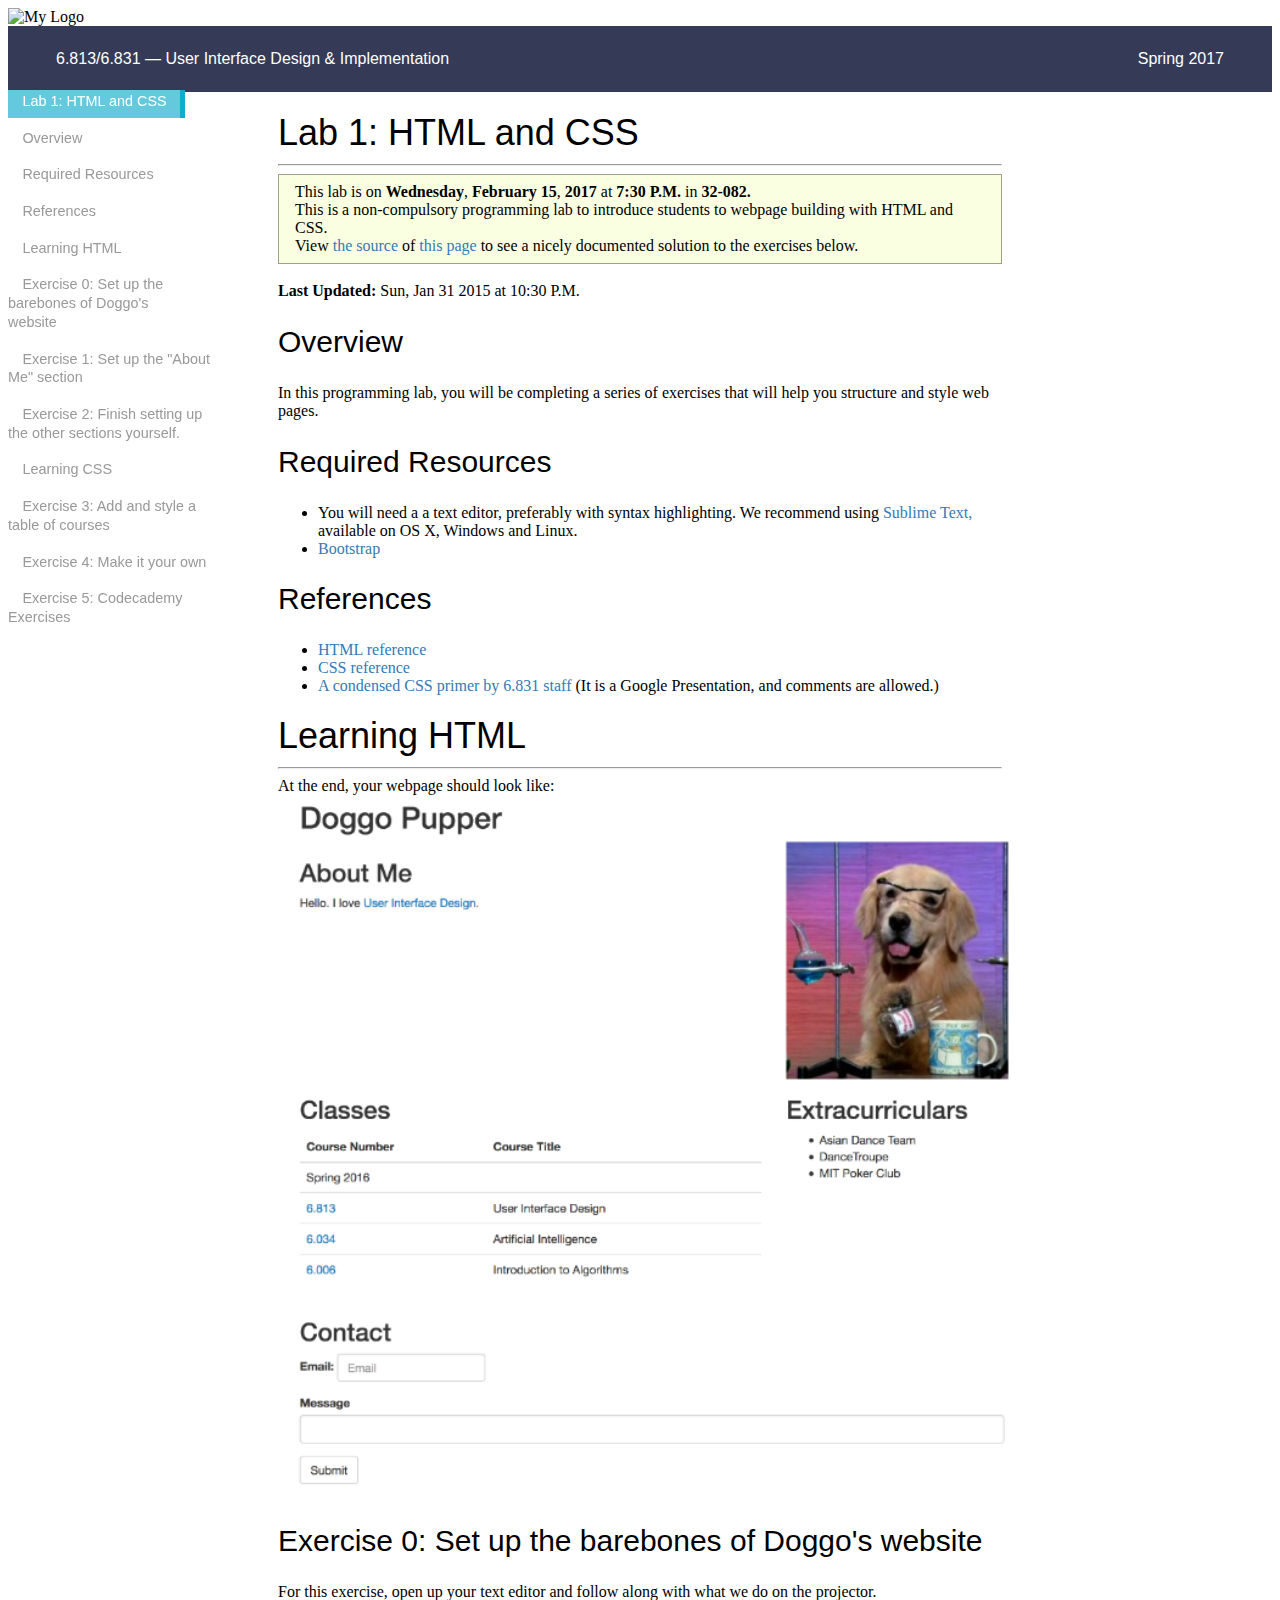
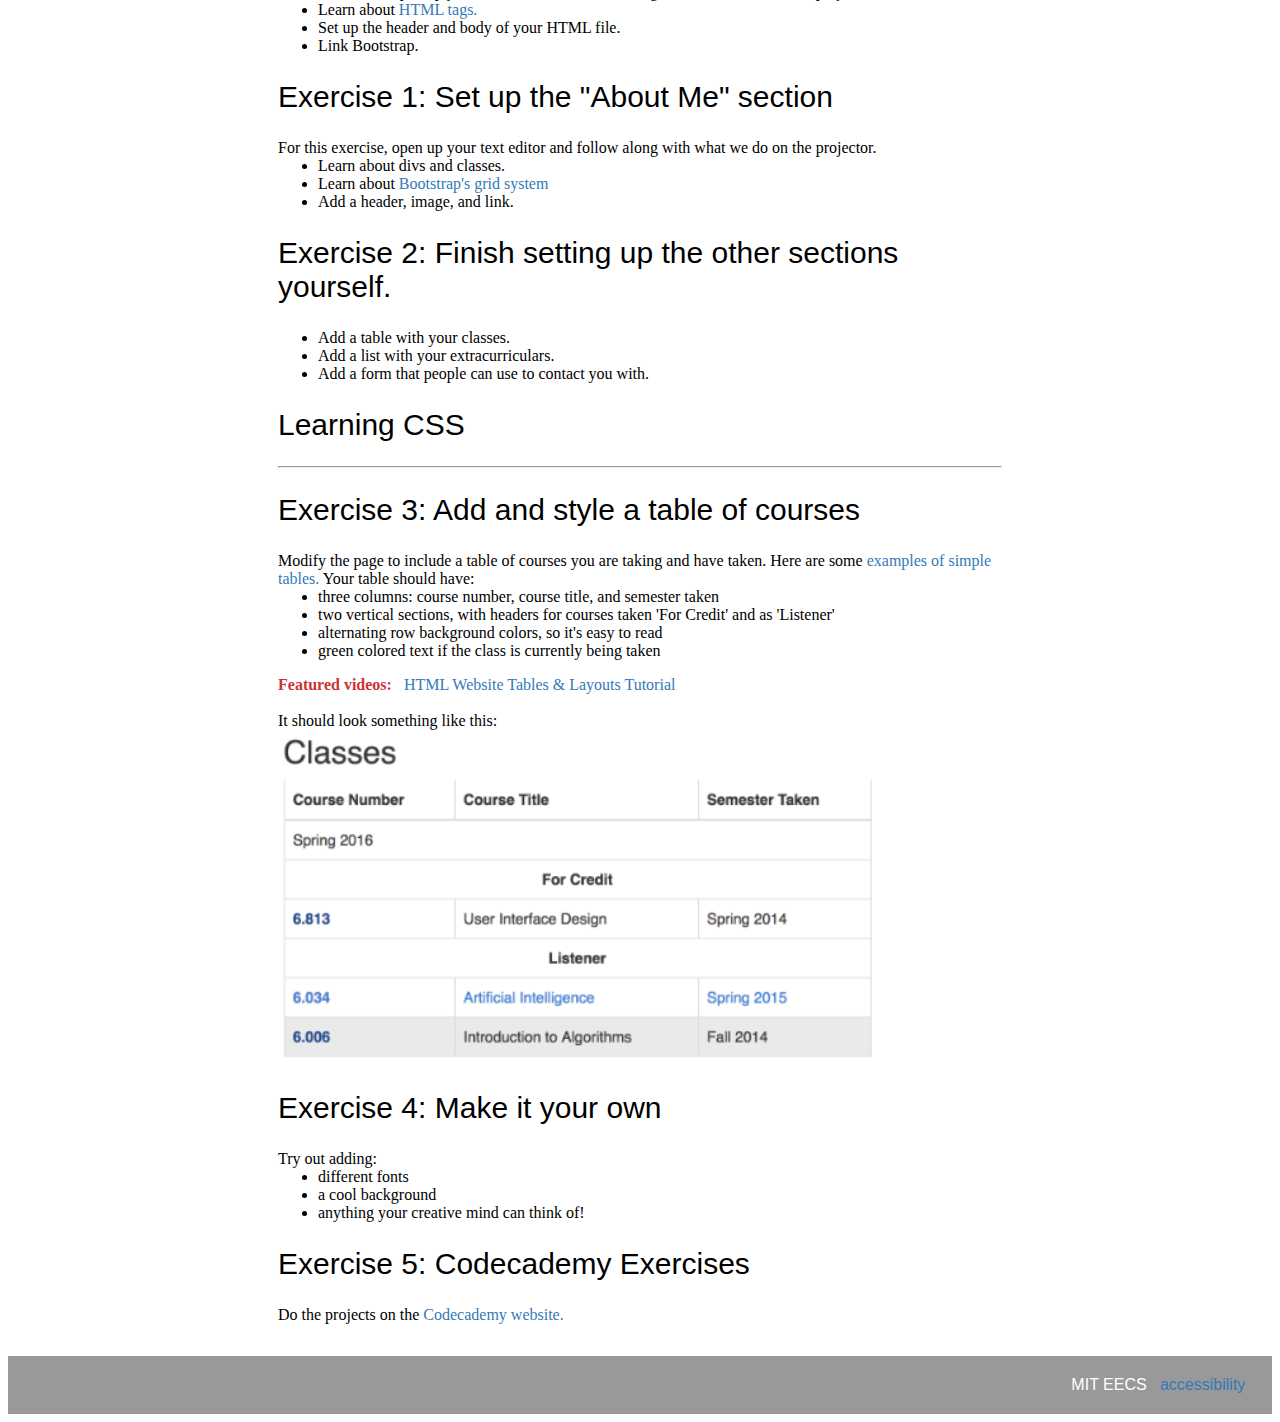
==== index.html @ d77a785a "change done" ====
<!DOCTYPE html>
<html lang="en">

<head>
    <meta charset="UTF-8" />
    <meta name="viewport" content="width=device-width, initial-scale=1.0" />
    <title>Lab 1: HTML and CSS</title>

    <link rel="icon" type="image/x-icon" href="MITlogo.png" />

    <link rel="stylesheet" href="assets/css/styles.css">
    <img src="assets/logo.png" alt="My Logo">



</head>

<body>
    <header class="hea">
        <a href="https://web.mit.edu/6.813/www/sp17/">6.813/6.831 — User Interface Design & Implementation</a>

        <div>Spring 2017</div>
    </header>

    <nav class="table_nav">
        <ul class="nav">
            <li class="navli"><a href="#lab1">Lab 1: HTML and CSS</a></li>
            &nbsp

            <li class=""><a href="#Overview">Overview</a></li>
            &nbsp

            <li class=""><a href="#Required">Required Resources</a></li>
            &nbsp

            <li class=""><a href="#Refrences">References</a></li>
            &nbsp

            <li class=""><a href="#Learning">Learning HTML</a></li>
            &nbsp

            <li class="">
                <a href="#Exercise0">Exercise 0: Set up the <br />barebones of Doggo's <br />website</a>
            </li>
            &nbsp

            <li class="">
                <a href="#Exercise1">Exercise 1: Set up the "About <br />Me" section</a>
            </li>
            &nbsp

            <li class="">
                <a href="#Exercise2">Exercise 2: Finish setting up<br />
                    the other sections yourself.</a>
            </li>
            &nbsp

            <li class=""><a href="#learning_css">Learning CSS</a></li>
            &nbsp

            <li class="">
                <a href="#Exercise3">Exercise 3: Add and style a <br />table of courses</a>
            </li>
            &nbsp

            <li><a href="#Exercise4">Exercise 4: Make it your own</a></li>
            &nbsp

            <li class="">
                <a href="#Exercise5">Exercise 5: Codecademy<br />
                    Exercises</a>
            </li>
        </ul>
    </nav>

    <main class="container">
        <h1 id="lab1">Lab 1: HTML and CSS</h1>
        <hr />

        <div>
            <div>
                <p class="bar1">
                    This lab is on <b>Wednesday</b>, <b>February 15</b>, <b>2017</b> at
                    <b>7:30 P.M.</b> in <b>32-082.</b><br />
                    This is a non-compulsory programming lab to introduce students to
                    webpage building with HTML and CSS.
                    <br />View
                    <a
                        href="view-source:http://web.mit.edu/6.813/www/sp17/programming-labs/lab1-html-css/new%20lab/home.html">the
                        source</a>
                    of
                    <a href="https://web.mit.edu/6.813/www/sp17/programming-labs/lab1-html-css/new%20lab/home.html">
                        this page</a>
                    to see a nicely documented solution to the exercises below.
                </p>

                <br />
                <p><b>Last Updated:</b> Sun, Jan 31 2015 at 10:30 P.M.</p>
                <h2 id="Overview">Overview</h2>
                <div data-outline="O1">
                    <p>
                        In this programming lab, you will be completing a series of
                        exercises that will help you structure and style web pages.
                    </p>
                </div>

                <h2 id="Required">Required Resources</h2>
                <div data-outline="Required">
                    <ul>
                        <li>
                            You will need a a text editor, preferably with syntax
                            highlighting. We recommend using
                            <a href="http://www.sublimetext.com/">Sublime Text,</a>
                            available on OS X, Windows and Linux.
                        </li>
                        <li><a href="https://getbootstrap.com/">Bootstrap</a></li>
                    </ul>
                </div>

                <h2 id="Refrences">References</h2>
                <div data-outline="Refrences">
                    <ul>
                        <li>
                            <a href="https://www.w3schools.com/html/">HTML reference</a>
                        </li>
                        <li>
                            <a href="https://www.w3schools.com/css/">CSS reference</a>
                        </li>
                        <li>
                            <a
                                href="https://docs.google.com/presentation/d/1ztVhv_-6FDi1SXfwI6ZbRG_sZ5gB7kqQci_OrjL7xcg/edit?usp=sharing">
                                A condensed CSS primer by 6.831 staff</a>
                            (It is a Google Presentation, and comments are allowed.)
                        </li>
                    </ul>
                </div>

                <h1 id="Learning">Learning HTML</h1>
                <hr class="h" />

                <p>At the end, your webpage should look like:</p>

                <img src="img1.PNG" height="700px" />

                <div>
                    <h2 id="Exercise0">
                        Exercise 0: Set up the barebones of Doggo's website
                    </h2>
                    <p>
                        For this exercise, open up your text editor and follow along with
                        what we do on the projector.
                    </p>
                    <ul>
                        <li>
                            Learn about
                            <a href="https://www.w3schools.com/tags/">HTML tags.</a>
                        </li>
                        <li>Set up the header and body of your HTML file.</li>
                        <li>Link Bootstrap.</li>
                    </ul>
                </div>

                <div>
                    <h2 id="Exercise1">Exercise 1: Set up the "About Me" section</h2>
                    <p>
                        For this exercise, open up your text editor and follow along with
                        what we do on the projector.
                    </p>

                    <ul>
                        <li>Learn about divs and classes.</li>
                        <li>
                            Learn about<a href="https://getbootstrap.com/docs/3.4/css/">
                                Bootstrap's grid system</a>
                        </li>
                        <li>Add a header, image, and link.</li>
                    </ul>
                </div>

                <div>
                    <h2 id="Exercise2">
                        Exercise 2: Finish setting up the other sections yourself.
                    </h2>
                    <ul>
                        <li>Add a table with your classes.</li>
                        <li>Add a list with your extracurriculars.</li>
                        <li>Add a form that people can use to contact you with.</li>
                    </ul>
                </div>

                <h2 id="learning_css">Learning CSS</h2>
                <hr />

                <div>
                    <h2 id="Exercise3">Exercise 3: Add and style a table of courses</h2>
                    <p>
                        Modify the page to include a table of courses you are taking and
                        have taken. Here are some<a
                            href="https://developer.mozilla.org/en-US/docs/Web/HTML/Element/table#examples">
                            examples of simple tables.</a>
                        Your table should have:
                    </p>
                    <ul>
                        <li>
                            three columns: course number, course title, and semester taken
                        </li>
                        <li>
                            two vertical sections, with headers for courses taken 'For
                            Credit' and as 'Listener'
                        </li>
                        <li>alternating row background colors, so it's easy to read</li>
                        <li>green colored text if the class is currently being taken</li>
                    </ul>
                </div>

                <div>
                    <strong style="color: #cc3333">Featured videos:</strong>
                    &nbsp
                    <a href="http://crowdy.juhokim.com/play/22/" target="_blank">
                        HTML Website Tables & Layouts Tutorial</a>
                </div>
                &nbsp
                <div>
                    <p>It should look something like this:</p>
                </div>

                <img src="img2.PNG" src="ex3-example.png" width="600px/" />

                <div>
                    <h2 id="Exercise4">Exercise 4: Make it your own</h2>
                    <p>Try out adding:</p>
                    <ul>
                        <li>different fonts</li>
                        <li>a cool background</li>
                        <li>anything your creative mind can think of!</li>
                    </ul>
                </div>

                <div>
                    <h2 id="Exercise5">Exercise 5: Codecademy Exercises</h2>

                    <p>
                        Do the projects on the<a href="https://www.codecademy.com/catalog/subject/web-development">
                            Codecademy website.</a>
                    </p>
                </div>
            </div>
        </div>
    </main>

    <footer>
        MIT EECS &nbsp
        <a href="https://accessibility.mit.edu/"> accessibility</a>
        &nbsp&nbsp&nbsp&nbsp&nbsp
    </footer>
</body>

</html>
---- assets/css/styles.css ----
.container {
    padding-right: 270px;
    padding-left: 270px;
    margin-right: auto;
    margin-left: auto;
}


body {
    font-size: 1em;
}



.h1,
.h2,
.h3,
h1,
h2,
h3 {
    margin-top: 20px;
    margin-bottom: 10px;
}

h2 {
    display: block;
    margin-block-start: 0.83em;
    margin-block-end: 0.83em;
    margin-inline-start: 0px;
    margin-inline-end: 0px;
    unicode-bidi: isolate;
}


body header {
    background: #353b56;
}

header,
footer {
    color: #fff;
    padding: 1em 2em;
}

header a,
header a:focus,
header a:hover {
    color: #fff;
}

a {
    color: #337ab7;
    text-decoration: none;
}

a:hover {
    text-decoration: underline;
}

a {
    background-color: transparent;
    color: #337ab7;
    text-decoration: none;
}


header>div {
    float: right;
}

header,
footer {
    color: #fff;
    padding: 1.5em 3em;
}

header a,
header a:focus,
header a:hover {
    color: #fff;
}

footer.footer-margin {
    text-align: left;
    color: #999;
    background: #fff;
    padding: 0 1em;
}

footer.footer-margin>div {
    font-weight: normal;
    font-size: 85%;
    line-height: 1.33;
}

header {
    unicode-bidi: isolate;
}

nav>li {
    position: relative;
    display: block;
}

body .nav>li.navli>a {
    background-color: #64c9dc;
    border-right: 5px solid #0faccb;
}


.nav>li>a {
    padding: 0.22em 0.9em 0.6em 1em;
    color: #999;
    overflow: hidden;
    text-overflow: ellipsis;
}

.nav>li>a {
    font-weight: 400;
    font-size: 0.9em;
    line-height: 1.3em;
}

.nav>li>a:hover {
    background-color: #eeeeee;
    color: #333;
}

.nav>li.navli>a {
    color: #fff;
    background-color: #333;
    text-decoration: none;
}

.nav {
    list-style-type: none;
}

li {
    display: list-item;
    text-align: -webkit-match-parent;
    unicode-bidi: isolate;
}

.nav {
    padding-left: 0;
    margin-bottom: 2;
    list-style: none;
}

ol,
ul {
    margin-top: 0;
}

ul {
    display: block;
    list-style-type: disc;
    margin-block-start: 0em;
    margin-block-end: 1em;
    margin-inline-start: 0px;
    margin-inline-end: 1px;
    padding-inline-start: 40px;
    unicode-bidi: isolate;
}

blockquote {
    margin-bottom: 10px;
    font-size: inherit;
    font-weight: inherit;
}

nav.table_nav {
    vertical-align: top;
}

nav.table_nav {
    padding: 1px;
}

nav.table_nav {
    padding-right: 1em;
    padding-left: 0em;
}

nav.table_nav {
    text-align: left;
}

.hr.h {
    width: 2px;
    height: 55vh;
    background-color: blue;
}

body footer {
    background: #999;
}

footer {
    background: #333;
    text-align: right;
    margin-top: 2em;
    unicode-bidi: isolate;
    width: 100%;
    padding: 20px 0px;
}

header,
footer,
h1,
h2,
h3,
h4,
h5,
h6,
nav {
    font-family: "Roboto", "Helvetica Neue", Helvetica, Arial, sans-serif;
    font-weight: 400;
}

.container.lab1 {
    border-bottom: 1px solid #0faccb;
    margin-top: 1em;
    padding-bottom: 5px;
}

.h1,
h1 {
    font-size: 36px;
}

p.bar1 {
    border: 1px solid rgb(160, 159, 129);
    padding: 0.5em 1em;
    background: rgb(250, 255, 226) none repeat scroll 0% 0%;
}

p {
    display: block;
    margin-block-start: 0em;
    margin-block-end: 0em;
    margin-inline-start: 0px;
    margin-inline-end: 0px;
    unicode-bidi: isolate;
}

p {
    margin: 0 0 0px;
}

.h2,
h2 {
    font-size: 30px;
}

b,
strong {
    font-weight: 700;
}

@media (min-width: 768px) {
    nav.table_nav {
        position: fixed;
        padding: 0;
    }
}

@media print {
    nav.table_nav {
        position: absolute;
    }
}

@media (min-width: 768px) {
    footer.footer-margin {
        padding: 0 1em 1em 2em;
        position: absolute;
        bottom: 4em;
    }
}

@media print {
    footer.footer-margin {
        position: static;
        width: 100%;
    }
}

.logo {
    width: 150px;
    height: auto; 
    display: block;
    margin: 0 auto;
}
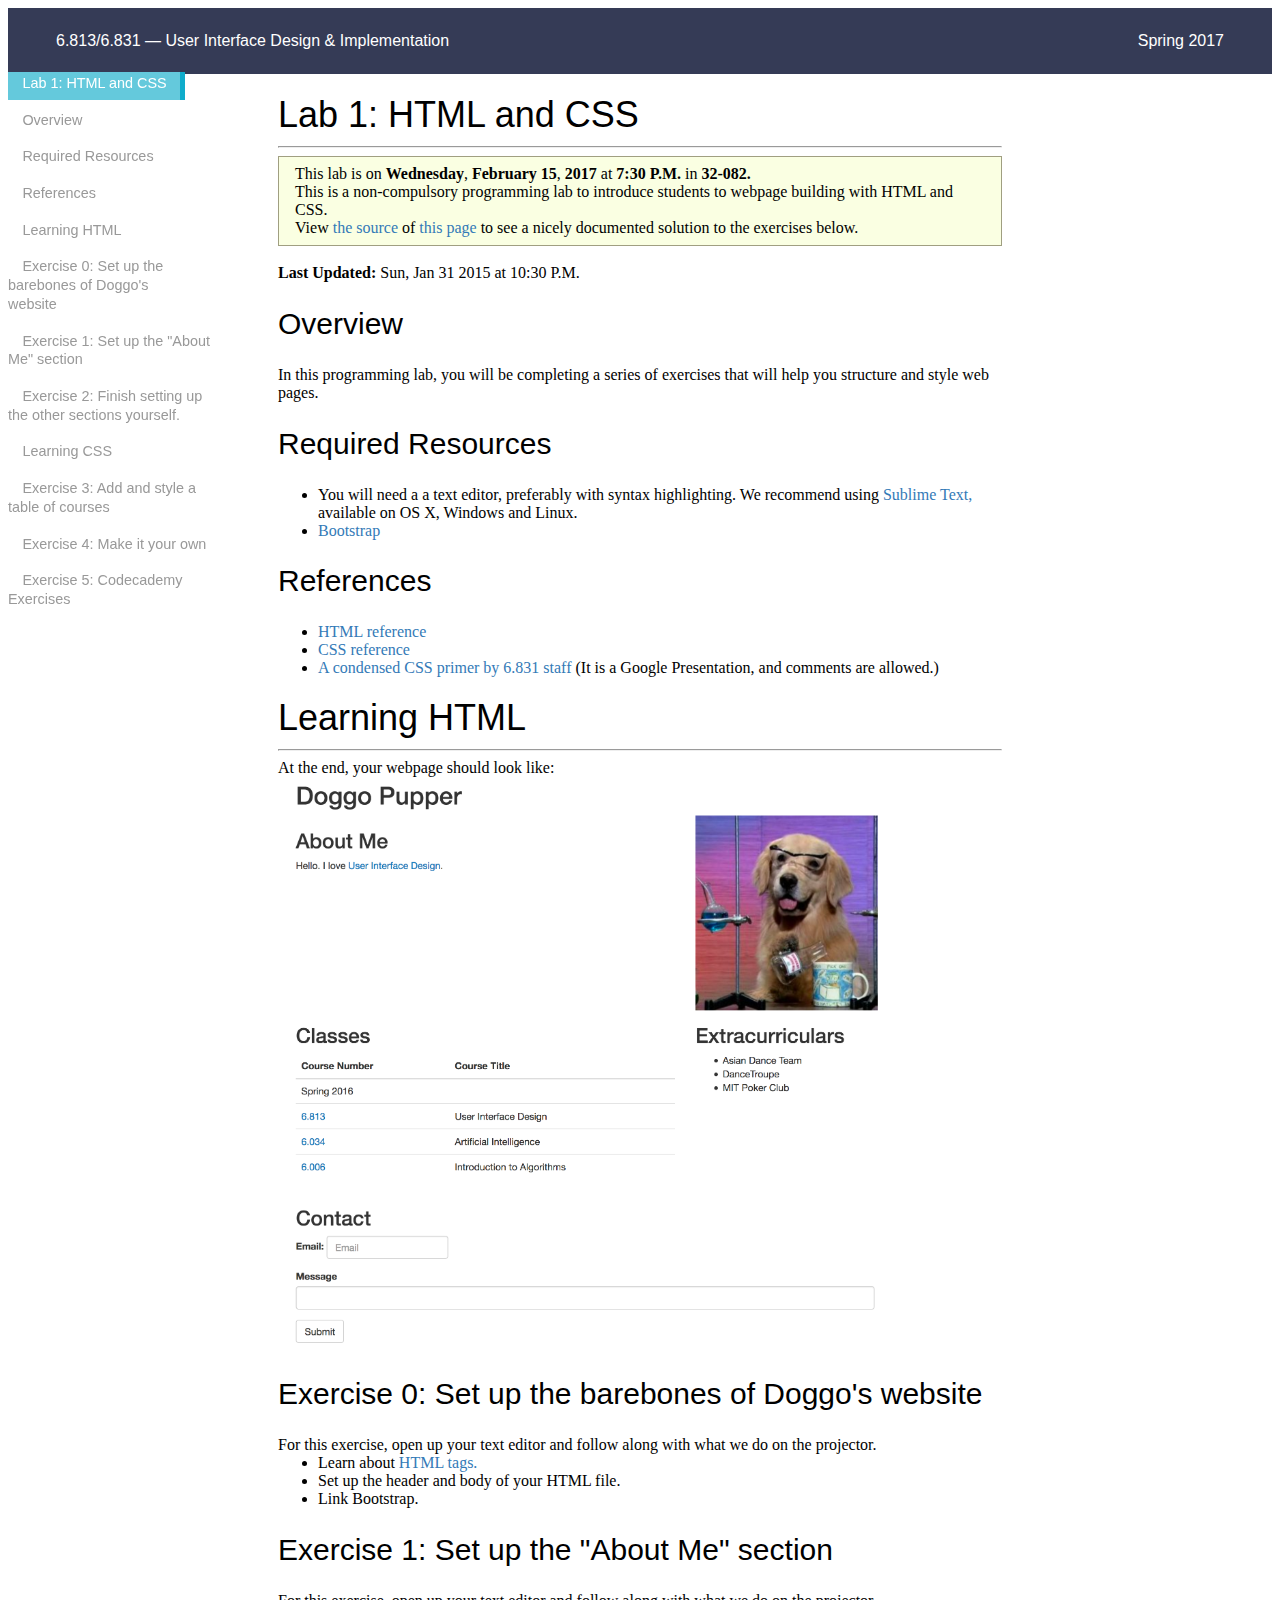
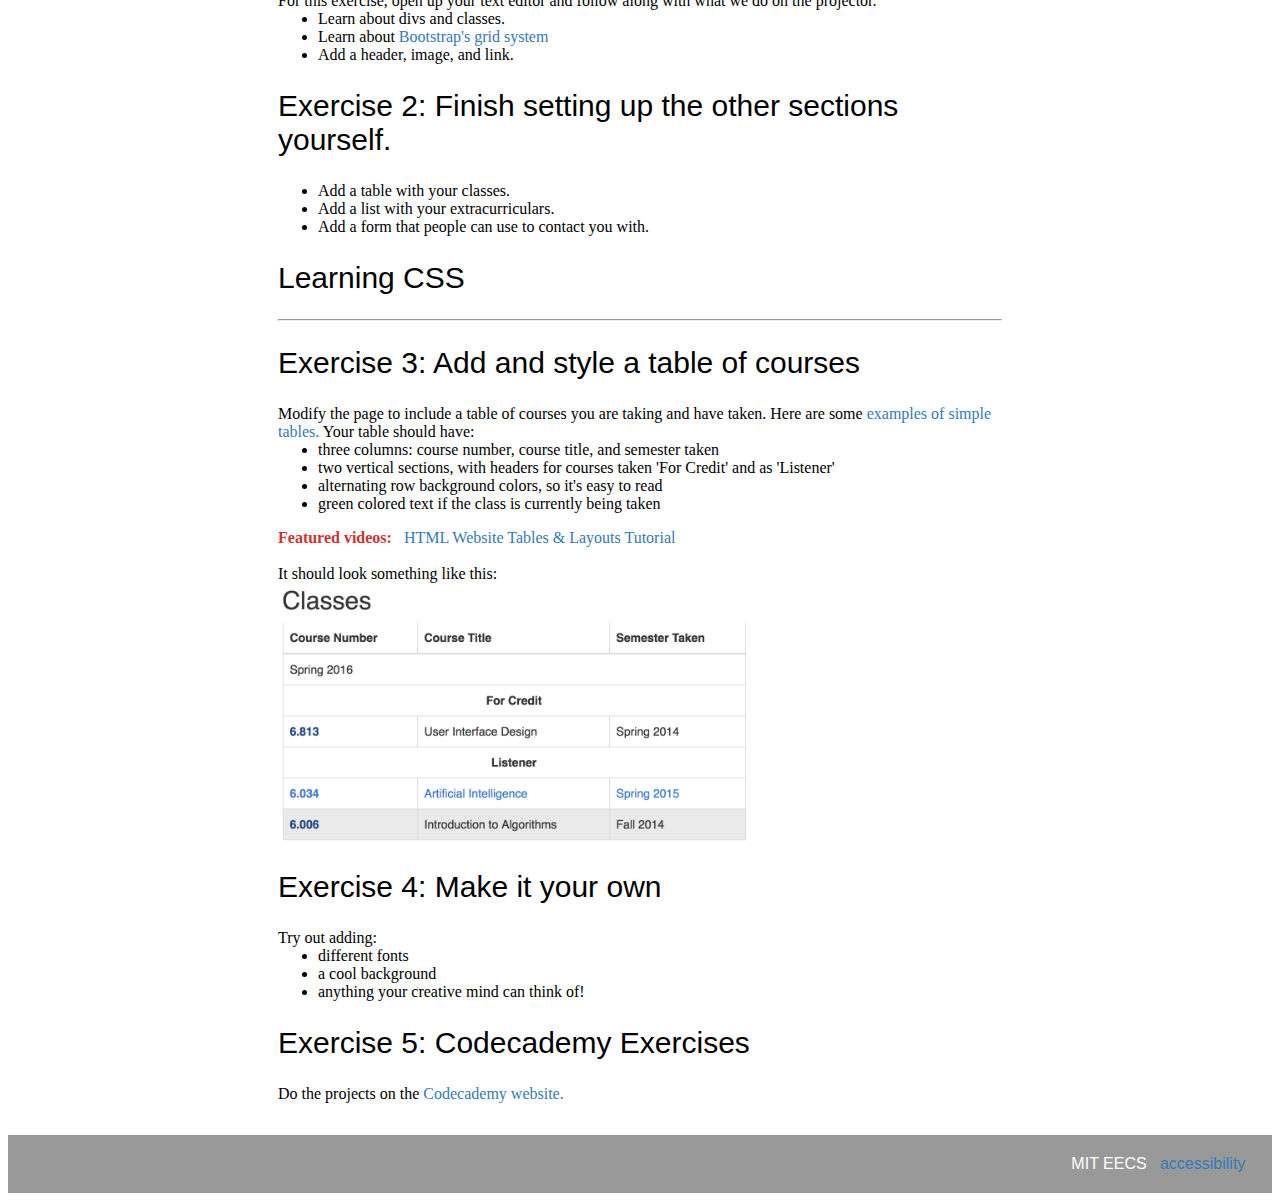
==== commit bf219282: "Done" ====
--- a/index.html
+++ b/index.html
@@ -6,10 +6,16 @@
     <meta name="viewport" content="width=device-width, initial-scale=1.0" />
     <title>Lab 1: HTML and CSS</title>
 
-    <link rel="icon" type="image/x-icon" href="MITlogo.png" />
 
     <link rel="stylesheet" href="assets/css/styles.css">
-    <img src="assets/logo.png" alt="My Logo">
+
+    
+    <link rel="icon" type="image/x-icon" href="assets/images/MITlogo.png" />
+    <link href="assets/images/img1.PNG">
+    <link href="assets/images/img2.PNG">
+
+
+    
 
 
 
@@ -140,7 +146,7 @@
 
                 <p>At the end, your webpage should look like:</p>
 
-                <img src="img1.PNG" height="700px" />
+                <img src="assets/images/img1.PNG"  class="img1" />
 
                 <div>
                     <h2 id="Exercise0">
@@ -224,7 +230,7 @@
                     <p>It should look something like this:</p>
                 </div>
 
-                <img src="img2.PNG" src="ex3-example.png" width="600px/" />
+                <img src="assets/images/img2.PNG" class="img2" />
 
                 <div>
                     <h2 id="Exercise4">Exercise 4: Make it your own</h2>
--- a/assets/css/styles.css
+++ b/assets/css/styles.css
@@ -287,9 +287,14 @@
     }
 }
 
-.logo {
-    width: 150px;
-    height: auto; 
-    display: block;
-    margin: 0 auto;
-}
+img {
+    vertical-align: middle;
+  }  
+  
+.img1 {
+    height:"700px";
+}
+
+.img2{
+    width:"600px/";
+}
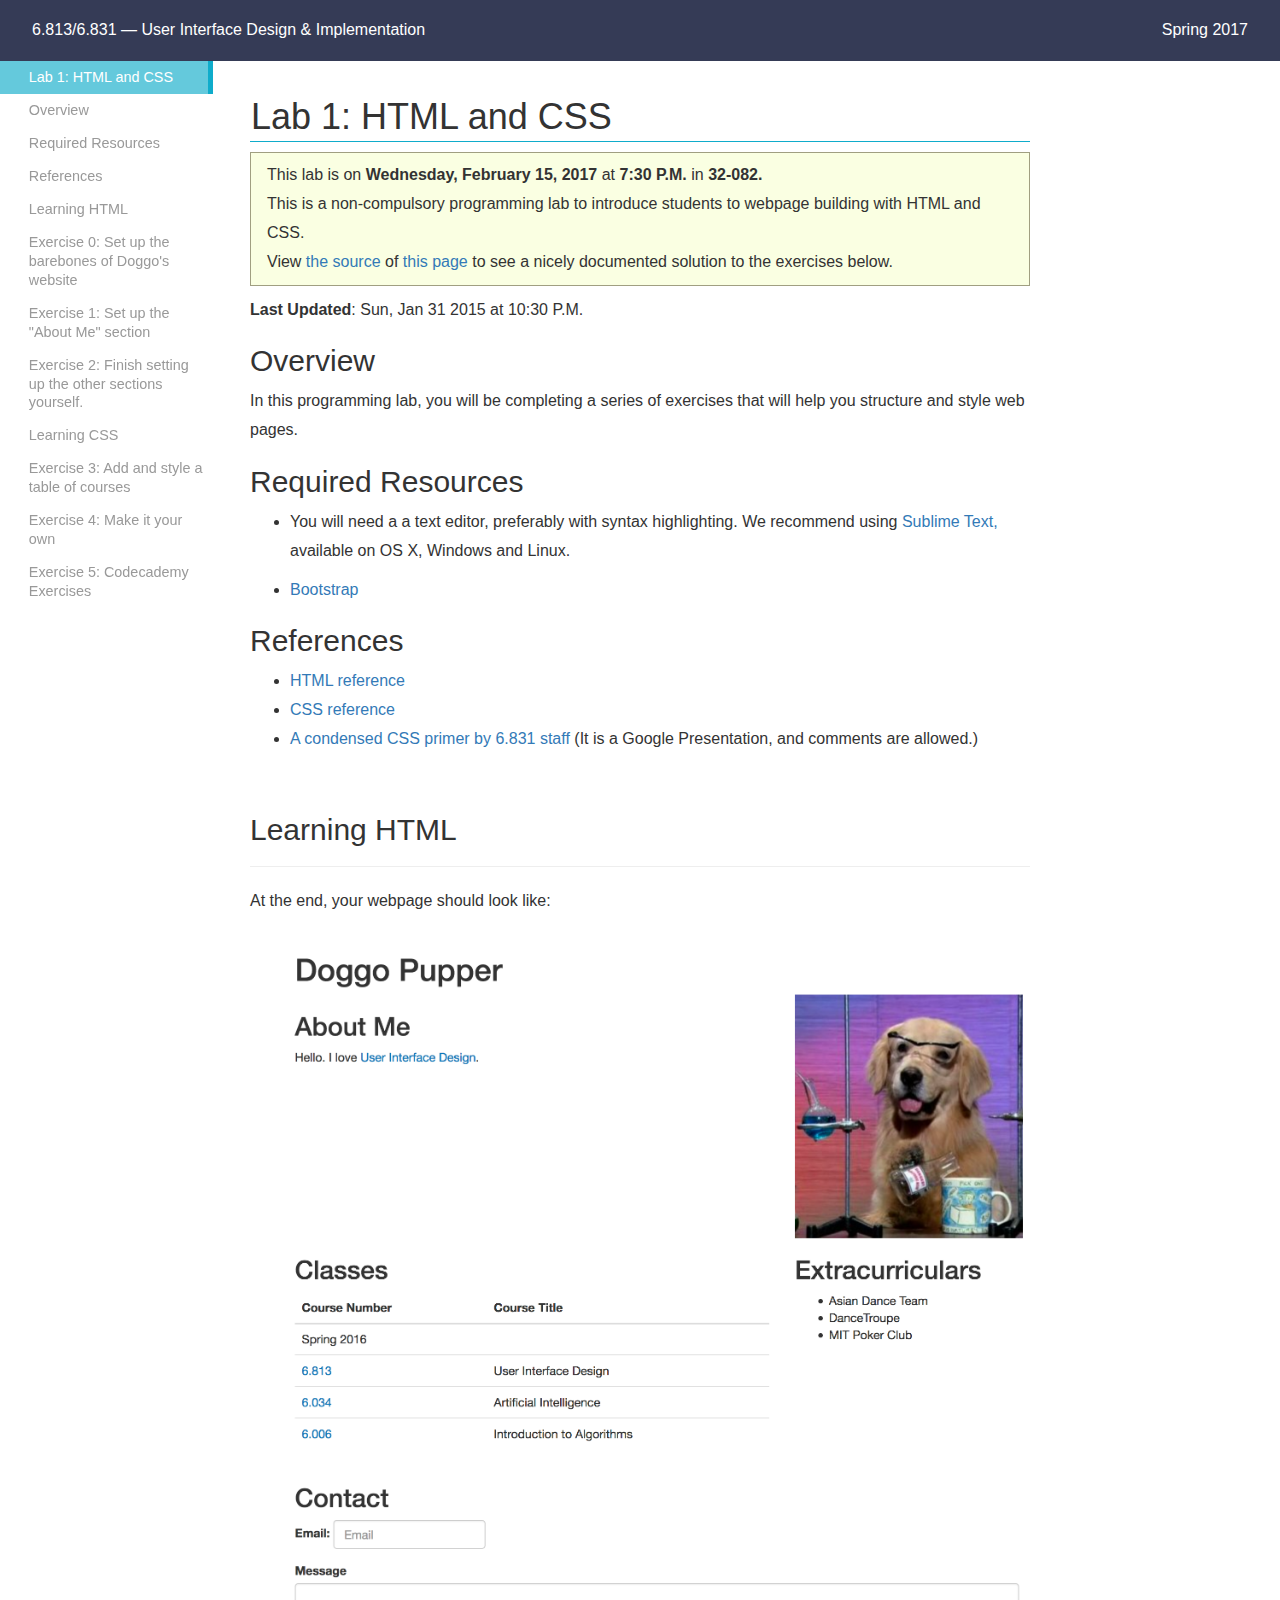
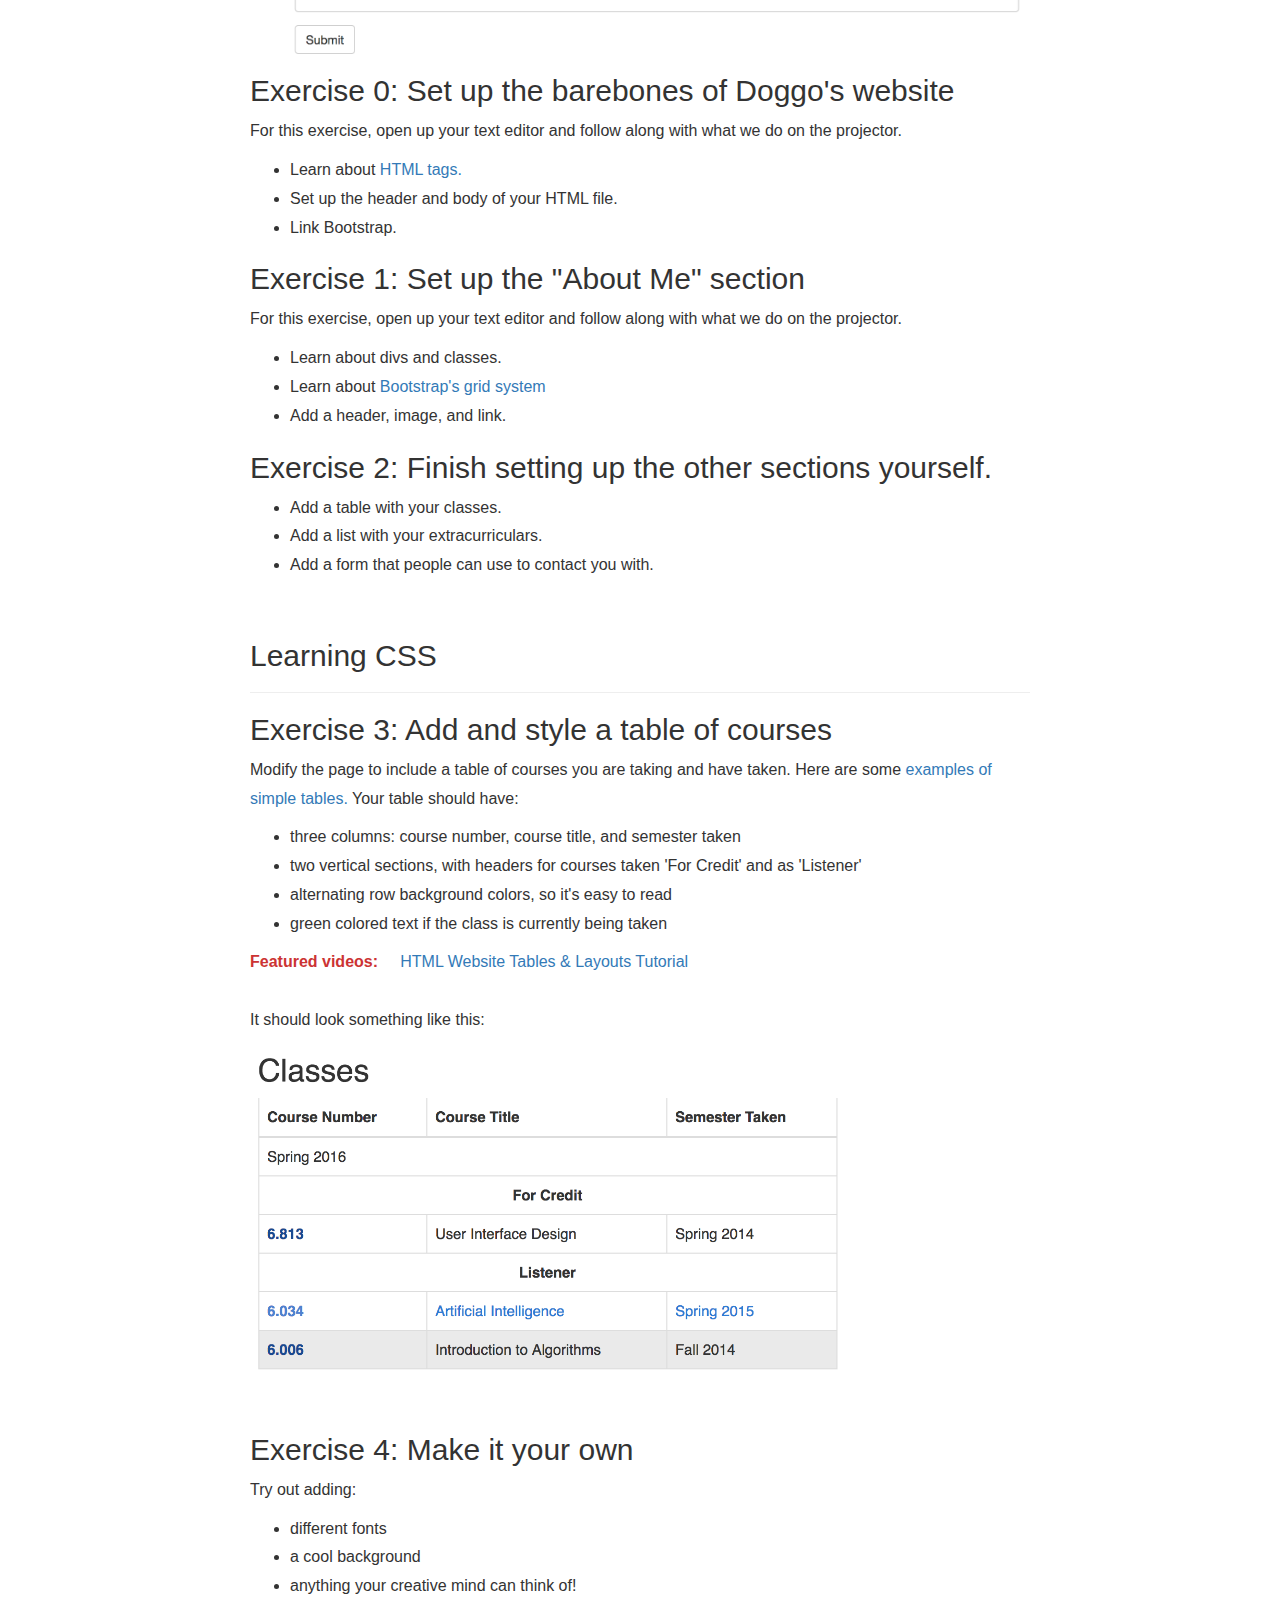
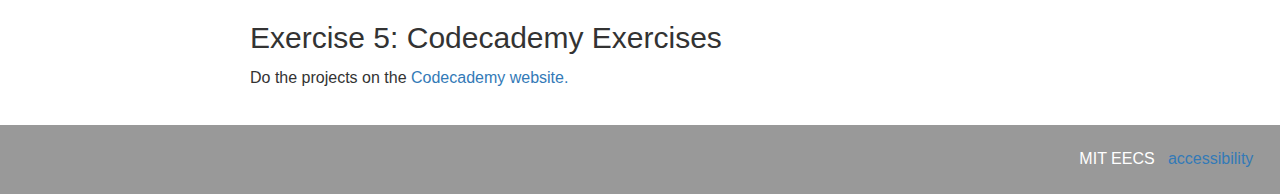
==== commit 45664da0: "Doneee:" ====
--- a/index.html
+++ b/index.html
@@ -11,13 +11,8 @@
 
     
     <link rel="icon" type="image/x-icon" href="assets/images/MITlogo.png" />
-    <link href="assets/images/img1.PNG">
-    <link href="assets/images/img2.PNG">
-
-
-    
-
-
+    <link href="assets/images/DoggoPupper.PNG" class="img1">
+    <link href="assets/images/tableofcourses.PNG">
 
 </head>
 
@@ -31,62 +26,58 @@
     <nav class="table_nav">
         <ul class="nav">
             <li class="navli"><a href="#lab1">Lab 1: HTML and CSS</a></li>
-            &nbsp
+        
 
             <li class=""><a href="#Overview">Overview</a></li>
-            &nbsp
+            
 
             <li class=""><a href="#Required">Required Resources</a></li>
-            &nbsp
-
+            
             <li class=""><a href="#Refrences">References</a></li>
-            &nbsp
+           
 
             <li class=""><a href="#Learning">Learning HTML</a></li>
-            &nbsp
-
-            <li class="">
-                <a href="#Exercise0">Exercise 0: Set up the <br />barebones of Doggo's <br />website</a>
-            </li>
-            &nbsp
-
-            <li class="">
-                <a href="#Exercise1">Exercise 1: Set up the "About <br />Me" section</a>
-            </li>
-            &nbsp
-
-            <li class="">
-                <a href="#Exercise2">Exercise 2: Finish setting up<br />
-                    the other sections yourself.</a>
-            </li>
-            &nbsp
+            
+
+            <li class="">
+                <a href="#Exercise0">Exercise 0: Set up the barebones of Doggo's website</a>
+            </li>
+           
+
+            <li class="">
+                <a href="#Exercise1">Exercise 1: Set up the "About Me" section</a>
+            </li>
+          
+
+            <li class="">
+                <a href="#Exercise2">Exercise 2: Finish setting up the other sections yourself.</a>
+            </li>
+            
 
             <li class=""><a href="#learning_css">Learning CSS</a></li>
-            &nbsp
-
-            <li class="">
-                <a href="#Exercise3">Exercise 3: Add and style a <br />table of courses</a>
-            </li>
-            &nbsp
+           
+
+            <li class="">
+                <a href="#Exercise3">Exercise 3: Add and style a table of courses</a>
+            </li>
+            
 
             <li><a href="#Exercise4">Exercise 4: Make it your own</a></li>
-            &nbsp
-
-            <li class="">
-                <a href="#Exercise5">Exercise 5: Codecademy<br />
-                    Exercises</a>
+           
+
+            <li class="">
+                <a href="#Exercise5">Exercise 5: Codecademy Exercises</a>
             </li>
         </ul>
     </nav>
 
     <main class="container">
-        <h1 id="lab1">Lab 1: HTML and CSS</h1>
-        <hr />
+        <h1 class="h1style" id="lab1">Lab 1: HTML and CSS</h1>
 
         <div>
             <div>
                 <p class="bar1">
-                    This lab is on <b>Wednesday</b>, <b>February 15</b>, <b>2017</b> at
+                    This lab is on <b>Wednesday,</b> <b>February 15, </b><b>2017</b> at
                     <b>7:30 P.M.</b> in <b>32-082.</b><br />
                     This is a non-compulsory programming lab to introduce students to
                     webpage building with HTML and CSS.
@@ -100,8 +91,8 @@
                     to see a nicely documented solution to the exercises below.
                 </p>
 
-                <br />
-                <p><b>Last Updated:</b> Sun, Jan 31 2015 at 10:30 P.M.</p>
+                
+                <p><b>Last Updated</b>: Sun, Jan 31 2015 at 10:30 P.M.</p>
                 <h2 id="Overview">Overview</h2>
                 <div data-outline="O1">
                     <p>
@@ -118,6 +109,7 @@
                             highlighting. We recommend using
                             <a href="http://www.sublimetext.com/">Sublime Text,</a>
                             available on OS X, Windows and Linux.
+                            <p></p>
                         </li>
                         <li><a href="https://getbootstrap.com/">Bootstrap</a></li>
                     </ul>
@@ -139,27 +131,26 @@
                             (It is a Google Presentation, and comments are allowed.)
                         </li>
                     </ul>
-                </div>
-
-                <h1 id="Learning">Learning HTML</h1>
+                    <br>
+                </div>
+
+                <h2 id="Learning">Learning HTML</h2>
                 <hr class="h" />
 
                 <p>At the end, your webpage should look like:</p>
-
-                <img src="assets/images/img1.PNG"  class="img1" />
+                <br>
+
+                <img src="assets/images/DoggoPupper.PNG"  class="imgdog" height="700px"/>
 
                 <div>
                     <h2 id="Exercise0">
-                        Exercise 0: Set up the barebones of Doggo's website
-                    </h2>
+                        Exercise 0: Set up the barebones of Doggo's website </h2>
                     <p>
                         For this exercise, open up your text editor and follow along with
                         what we do on the projector.
                     </p>
                     <ul>
-                        <li>
-                            Learn about
-                            <a href="https://www.w3schools.com/tags/">HTML tags.</a>
+                        <li> Learn about <a href="https://www.w3schools.com/tags/">HTML tags.</a>
                         </li>
                         <li>Set up the header and body of your HTML file.</li>
                         <li>Link Bootstrap.</li>
@@ -192,6 +183,7 @@
                         <li>Add a list with your extracurriculars.</li>
                         <li>Add a form that people can use to contact you with.</li>
                     </ul>
+                    <br>
                 </div>
 
                 <h2 id="learning_css">Learning CSS</h2>
@@ -218,19 +210,20 @@
                         <li>green colored text if the class is currently being taken</li>
                     </ul>
                 </div>
-
                 <div>
                     <strong style="color: #cc3333">Featured videos:</strong>
-                    &nbsp
+                    &nbsp;&nbsp;&nbsp;
                     <a href="http://crowdy.juhokim.com/play/22/" target="_blank">
                         HTML Website Tables & Layouts Tutorial</a>
                 </div>
-                &nbsp
+               <br>
                 <div>
                     <p>It should look something like this:</p>
                 </div>
 
-                <img src="assets/images/img2.PNG" class="img2" />
+                <img src="assets/images/tableofcourses.PNG" class="img2" width="600px" />
+                <br>
+                <br>
 
                 <div>
                     <h2 id="Exercise4">Exercise 4: Make it your own</h2>
--- a/assets/css/styles.css
+++ b/assets/css/styles.css
@@ -1,198 +1,210 @@
+
+
+
+/* Body */
+body {
+    font-size: 1em;
+    margin: 0px;
+    line-height: 1.8em;
+    font-weight: 300;
+    font-family: Roboto, 'Helvetica Neue', Helvetica, Arial, sans-seri;
+    color: #333;
+    background-color: #fff;
+}
+
+
+
+/* Header and Footer*/
+
+body header {
+    background: #353b56;
+}
+
+header,footer {
+    color: #fff;
+    padding: 1em 2em;
+}
+
+
+header, footer, h1, h2, h3, h4, h5, h6, nav {
+    font-family: Roboto, 'Helvetica Neue', Helvetica, Arial, sans-serif;
+    font-weight: 400;
+}
+
+header a, header a:focus, header a:hover {
+    color: #fff;
+}
+
+a {
+    color: #337ab7;
+    text-decoration: none;
+}
+
+a:hover {
+    text-decoration: underline;
+}
+
+.nav > li a:hover{
+    text-decoration: none!important;
+}
+
+
+
+header>div {
+    float: right;
+}
+
+/* nav */
+
+.nav {
+    padding-left: 0;
+    margin-bottom: 0;
+    list-style: none;
+    margin-top: 0;
+}
+
+.nav > li {
+    position: relative;
+    display: block;
+}
+
+body .nav >li.navli > a {
+    background-color: #64c9dc;
+    border-right: 5px solid #0faccb;
+}
+
+
+.nav >li.navli >a {
+    color: #fff;
+    text-decoration: none;
+}
+
+.nav >li >a {
+    padding: 0.5em 0.5em 0.5em 2em;
+    color: #999;
+    overflow: hidden;
+    text-overflow: ellipsis;
+    display: block;
+    font-weight: 400;
+    font-size: 0.9em;
+    line-height: 1.3em;
+}
+
+.nav >li >a:hover {
+    background-color: #eeeeee;
+}
+
+
+
+
+@media (min-width: 768px) {
+    nav.table_nav {
+        position: fixed;
+        padding: 0;
+    }
+}
+
+@media (min-width: 768px) {
+    .table_nav{
+        width: 16.66666667%;
+    }
+}
+
+
+/* ?main */
 .container {
-    padding-right: 270px;
-    padding-left: 270px;
+    padding-right: 250px;
+    padding-left: 250px;
     margin-right: auto;
     margin-left: auto;
 }
-
-
-body {
-    font-size: 1em;
-}
-
-
-
-.h1,
-.h2,
-.h3,
-h1,
-h2,
-h3 {
-    margin-top: 20px;
-    margin-bottom: 10px;
-}
-
-h2 {
+/* main h1 */
+
+#lab1{
+    border-bottom: 1px solid #0FACCB;
+    margin-top: 1em;
+    padding-bottom: 5px;
+    position: relative;
+    min-height: 1px;
+    padding-right: 15px;
+    padding-left: 1px;
+}
+
+p {
     display: block;
-    margin-block-start: 0.83em;
-    margin-block-end: 0.83em;
+    margin-block-start: 1em;
+    margin-block-end: 1em;
     margin-inline-start: 0px;
     margin-inline-end: 0px;
     unicode-bidi: isolate;
 }
 
-
-body header {
-    background: #353b56;
-}
-
-header,
-footer {
-    color: #fff;
-    padding: 1em 2em;
-}
-
-header a,
-header a:focus,
-header a:hover {
-    color: #fff;
-}
-
-a {
-    color: #337ab7;
-    text-decoration: none;
-}
-
-a:hover {
-    text-decoration: underline;
-}
-
-a {
-    background-color: transparent;
-    color: #337ab7;
-    text-decoration: none;
-}
-
-
-header>div {
-    float: right;
-}
-
-header,
-footer {
-    color: #fff;
-    padding: 1.5em 3em;
-}
-
-header a,
-header a:focus,
-header a:hover {
-    color: #fff;
-}
-
-footer.footer-margin {
-    text-align: left;
-    color: #999;
-    background: #fff;
-    padding: 0 1em;
-}
-
-footer.footer-margin>div {
-    font-weight: normal;
-    font-size: 85%;
-    line-height: 1.33;
-}
-
-header {
-    unicode-bidi: isolate;
-}
-
-nav>li {
-    position: relative;
-    display: block;
-}
-
-body .nav>li.navli>a {
-    background-color: #64c9dc;
-    border-right: 5px solid #0faccb;
-}
-
-
-.nav>li>a {
-    padding: 0.22em 0.9em 0.6em 1em;
-    color: #999;
-    overflow: hidden;
-    text-overflow: ellipsis;
-}
-
-.nav>li>a {
-    font-weight: 400;
-    font-size: 0.9em;
-    line-height: 1.3em;
-}
-
-.nav>li>a:hover {
-    background-color: #eeeeee;
-    color: #333;
-}
-
-.nav>li.navli>a {
-    color: #fff;
-    background-color: #333;
-    text-decoration: none;
-}
-
-.nav {
-    list-style-type: none;
-}
-
-li {
-    display: list-item;
-    text-align: -webkit-match-parent;
-    unicode-bidi: isolate;
-}
-
-.nav {
-    padding-left: 0;
-    margin-bottom: 2;
-    list-style: none;
-}
-
-ol,
-ul {
-    margin-top: 0;
-}
-
-ul {
-    display: block;
-    list-style-type: disc;
-    margin-block-start: 0em;
-    margin-block-end: 1em;
-    margin-inline-start: 0px;
-    margin-inline-end: 1px;
-    padding-inline-start: 40px;
-    unicode-bidi: isolate;
-}
-
-blockquote {
+p.bar1 {
+    border: 1px solid rgb(160, 159, 129);
+    padding: 0.5em 1em;
+    background: rgb(250, 255, 226) none repeat scroll 0% 0%;
+}
+
+p {
+    margin: 0 0 10px;
+}
+
+b, strong {
+    font-weight: 700;
+}
+
+
+/* H2 */
+.h2, h2 {
+    font-size: 30px;
+}
+
+.h1, h1 {
+    font-size: 36px;
+}
+
+.h1, .h2, .h3, h1, h2, h3 {
+    margin-top: 20px;
     margin-bottom: 10px;
-    font-size: inherit;
-    font-weight: inherit;
-}
-
-nav.table_nav {
-    vertical-align: top;
-}
-
-nav.table_nav {
-    padding: 1px;
-}
-
-nav.table_nav {
-    padding-right: 1em;
-    padding-left: 0em;
-}
-
-nav.table_nav {
-    text-align: left;
-}
-
-.hr.h {
-    width: 2px;
-    height: 55vh;
-    background-color: blue;
-}
-
+}
+
+.h1, .h2, .h3, .h4, .h5, .h6, h1, h2, h3, h4, h5, h6 {
+    font-family: inherit;
+    font-weight: 500;
+    line-height: 1.1;
+    color: inherit;
+}
+
+*{
+    box-sizing: border-box;
+}
+
+ol,ul {
+     margin-top: 0;
+     margin-bottom: 10px;
+
+}
+
+
+hr {
+    margin-top: 20px;
+    margin-bottom: 20px;
+    border: 0;
+    border-top: 1px solid #eee;
+}
+
+img {
+    vertical-align: middle;
+}
+
+img {
+    border: 0;
+}
+
+
+
+
+/* footer */
 body footer {
     background: #999;
 }
@@ -206,92 +218,11 @@
     padding: 20px 0px;
 }
 
-header,
-footer,
-h1,
-h2,
-h3,
-h4,
-h5,
-h6,
-nav {
-    font-family: "Roboto", "Helvetica Neue", Helvetica, Arial, sans-serif;
-    font-weight: 400;
-}
-
-.container.lab1 {
-    border-bottom: 1px solid #0faccb;
-    margin-top: 1em;
-    padding-bottom: 5px;
-}
-
-.h1,
-h1 {
-    font-size: 36px;
-}
-
-p.bar1 {
-    border: 1px solid rgb(160, 159, 129);
-    padding: 0.5em 1em;
-    background: rgb(250, 255, 226) none repeat scroll 0% 0%;
-}
-
-p {
-    display: block;
-    margin-block-start: 0em;
-    margin-block-end: 0em;
-    margin-inline-start: 0px;
-    margin-inline-end: 0px;
-    unicode-bidi: isolate;
-}
-
-p {
-    margin: 0 0 0px;
-}
-
-.h2,
-h2 {
-    font-size: 30px;
-}
-
-b,
-strong {
-    font-weight: 700;
-}
-
-@media (min-width: 768px) {
-    nav.table_nav {
-        position: fixed;
-        padding: 0;
-    }
-}
-
-@media print {
-    nav.table_nav {
-        position: absolute;
-    }
-}
-
-@media (min-width: 768px) {
-    footer.footer-margin {
-        padding: 0 1em 1em 2em;
-        position: absolute;
-        bottom: 4em;
-    }
-}
-
-@media print {
-    footer.footer-margin {
-        position: static;
-        width: 100%;
-    }
-}
-
 img {
     vertical-align: middle;
   }  
-  
-.img1 {
+
+.imgdog {
     height:"700px";
 }
 
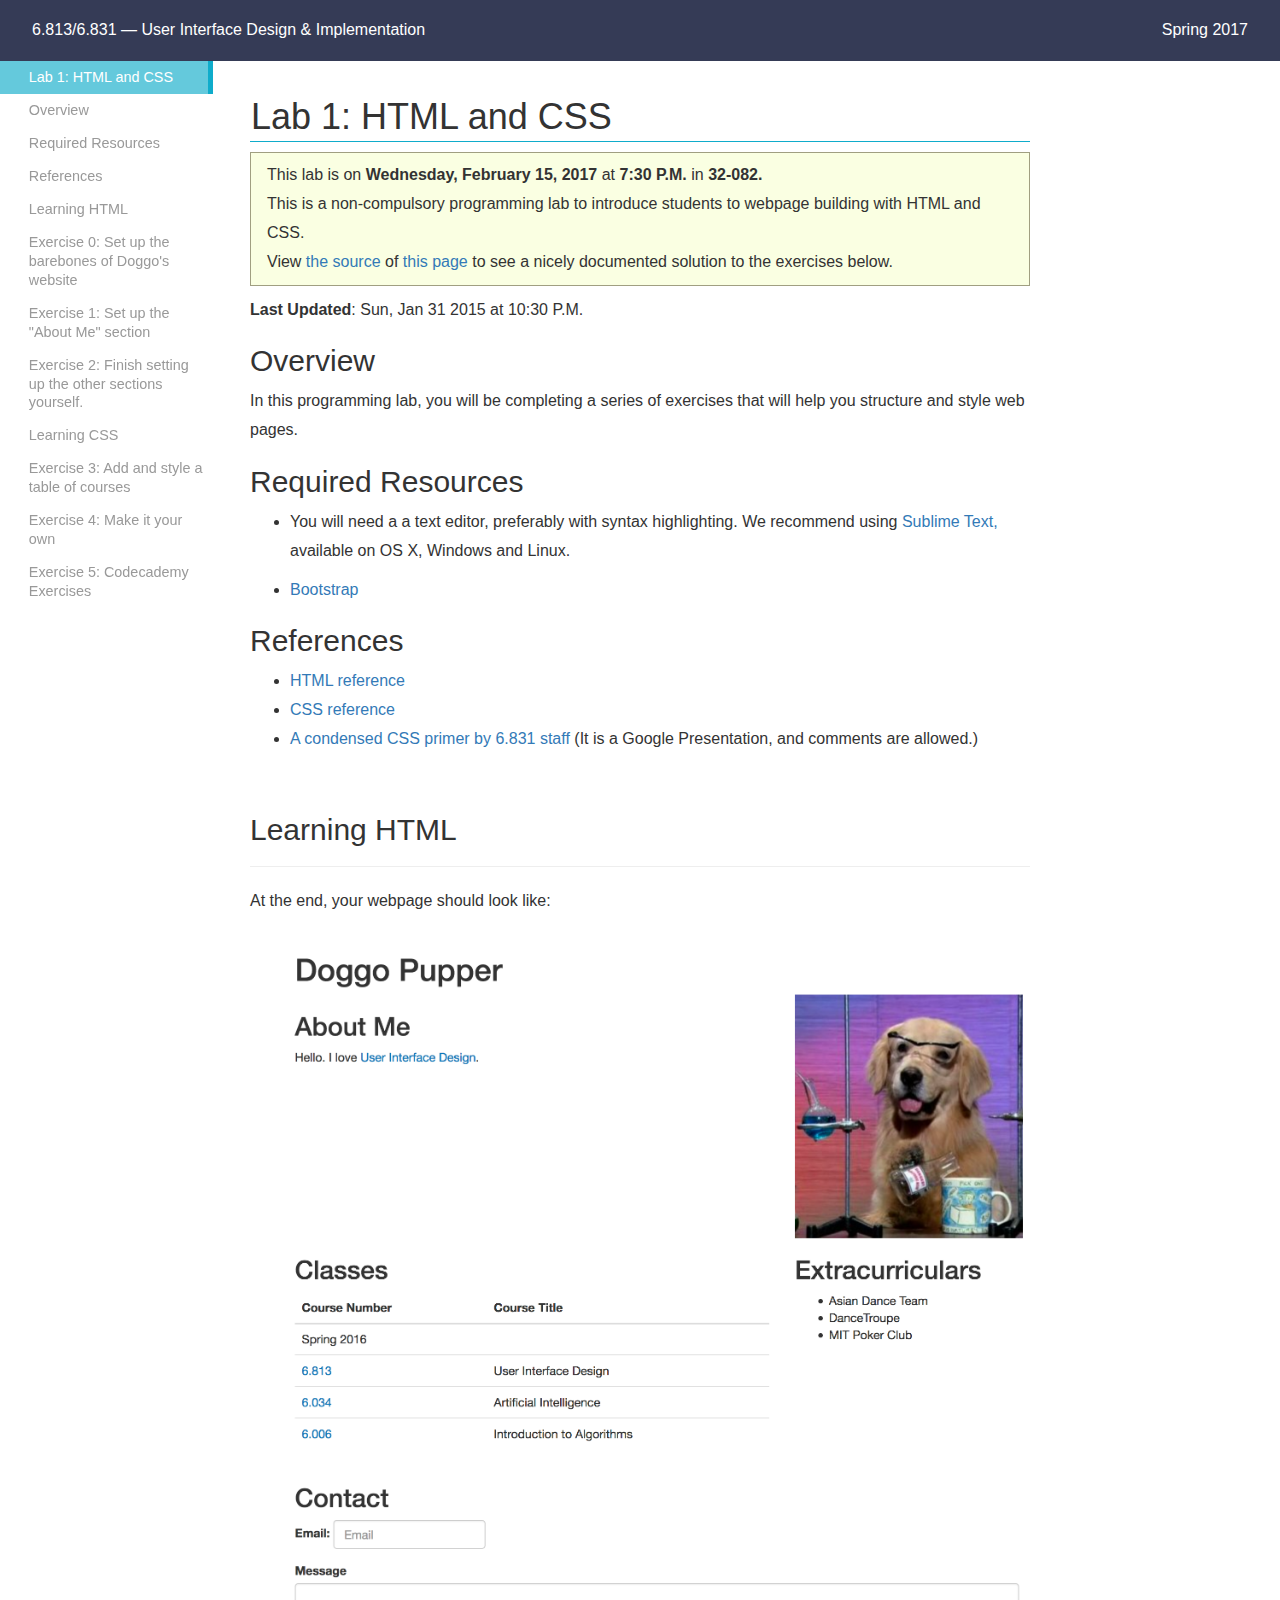
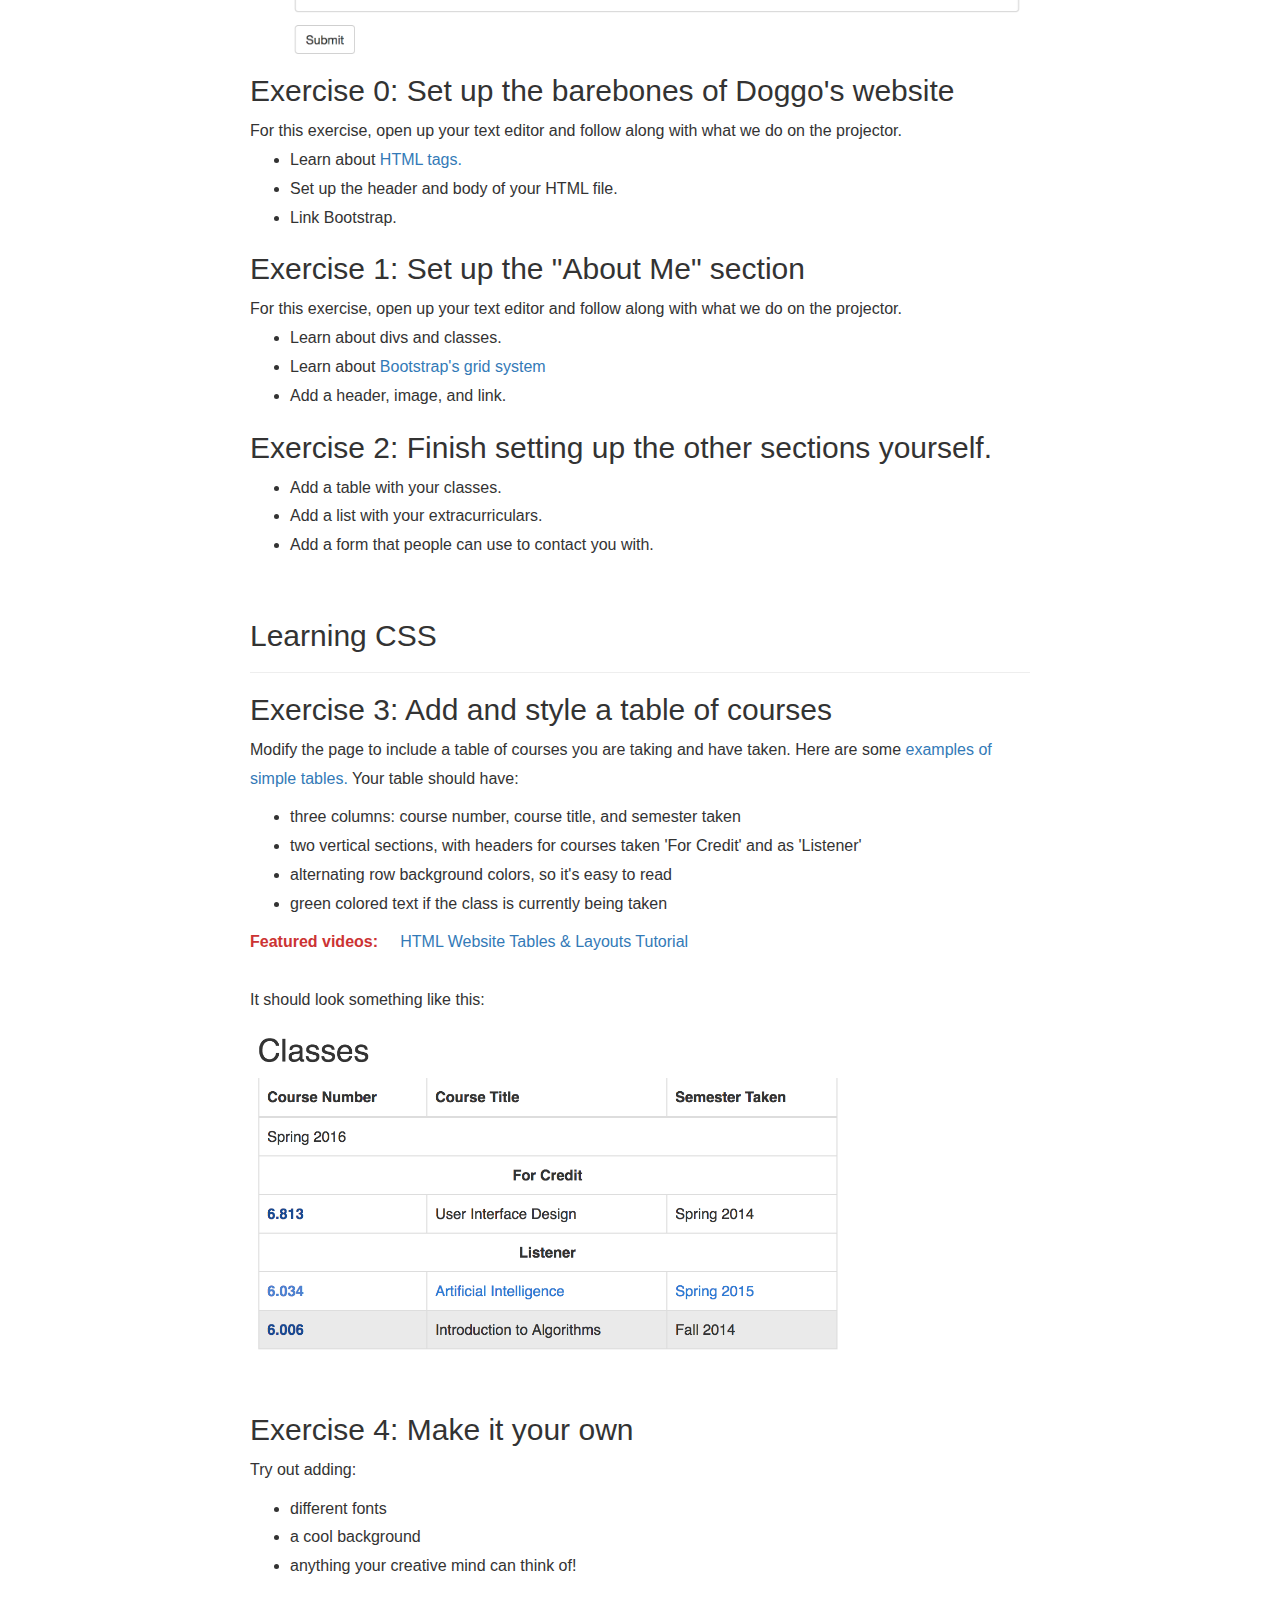
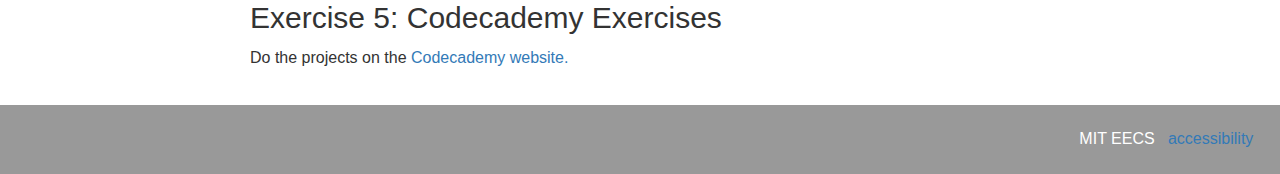
==== commit 5101b8d2: "screenDone:" ====
--- a/index.html
+++ b/index.html
@@ -140,15 +140,15 @@
                 <p>At the end, your webpage should look like:</p>
                 <br>
 
-                <img src="assets/images/DoggoPupper.PNG"  class="imgdog" height="700px"/>
-
-                <div>
+                <img src="assets/images/DoggoPupper.PNG"  class="imgdog" height="700px/">
+
+                
                     <h2 id="Exercise0">
                         Exercise 0: Set up the barebones of Doggo's website </h2>
-                    <p>
+                    
                         For this exercise, open up your text editor and follow along with
                         what we do on the projector.
-                    </p>
+                <div>
                     <ul>
                         <li> Learn about <a href="https://www.w3schools.com/tags/">HTML tags.</a>
                         </li>
@@ -157,13 +157,13 @@
                     </ul>
                 </div>
 
-                <div>
+               
                     <h2 id="Exercise1">Exercise 1: Set up the "About Me" section</h2>
-                    <p>
+                    
                         For this exercise, open up your text editor and follow along with
                         what we do on the projector.
-                    </p>
-
+                    
+                    <div>
                     <ul>
                         <li>Learn about divs and classes.</li>
                         <li>
--- a/assets/css/styles.css
+++ b/assets/css/styles.css
@@ -229,3 +229,21 @@
 .img2{
     width:"600px/";
 }
+
+@media only screen and (max-width:500px) {
+    /* For mobile phones: */
+    .hea, .table_nav .container {
+      width: 100%;
+    }
+}
+
+@media only screen and (max-width:800px) {
+    /* For tablets: */
+    .container {
+      width: 80%;
+      padding: 0;
+    }
+    .hea {
+      width: 100%;
+    }
+  }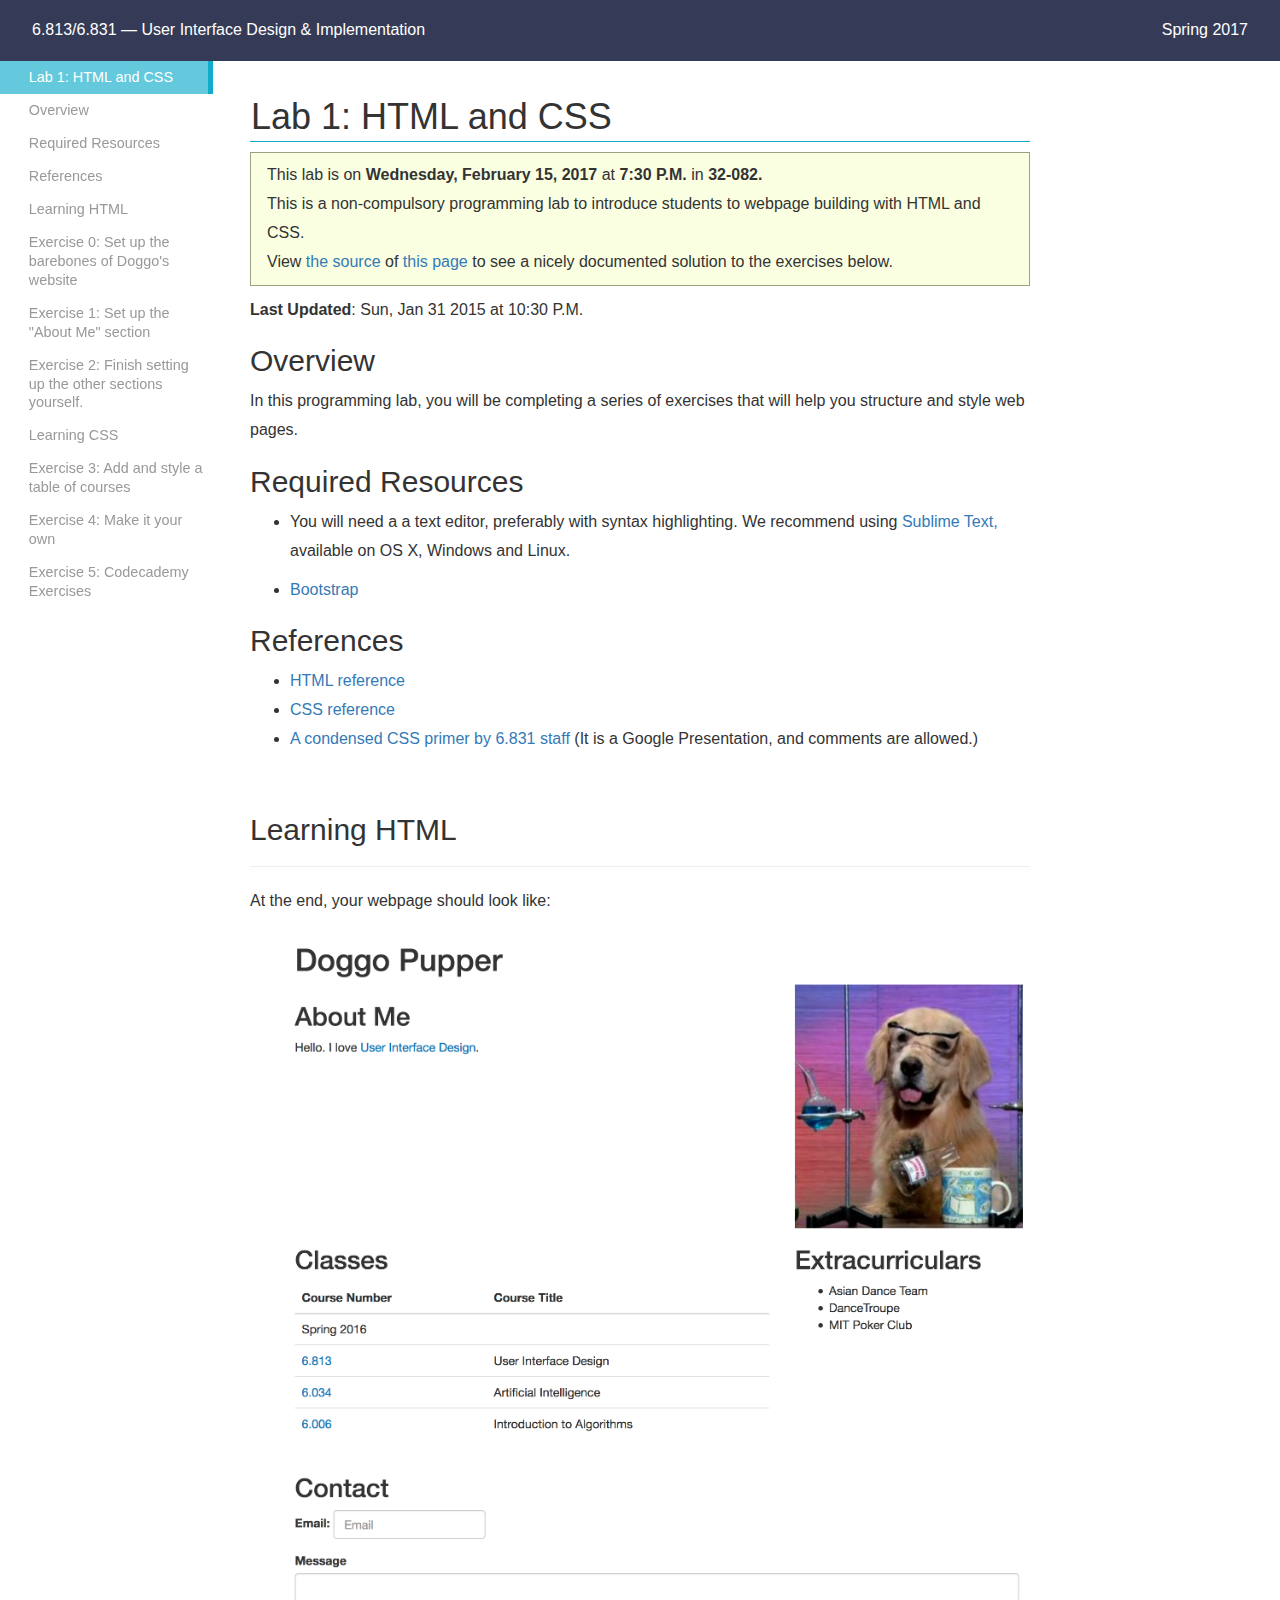
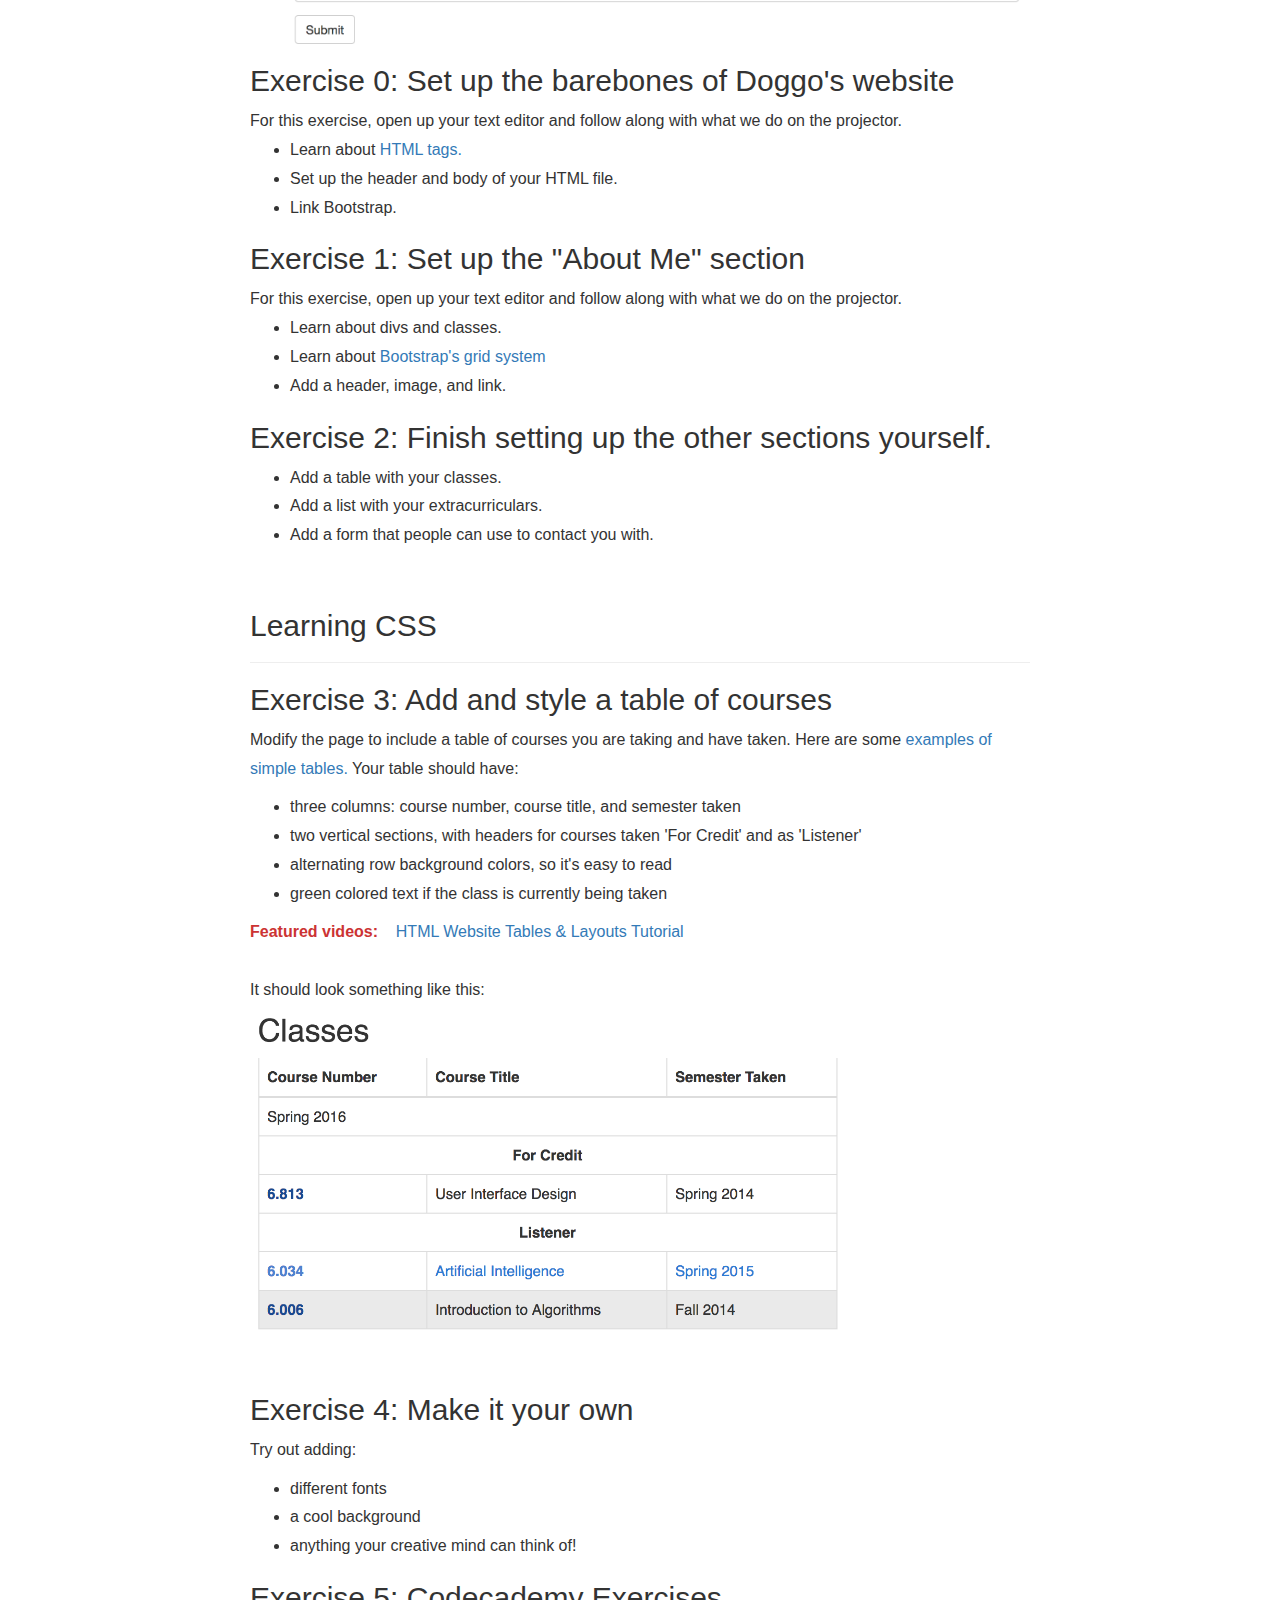
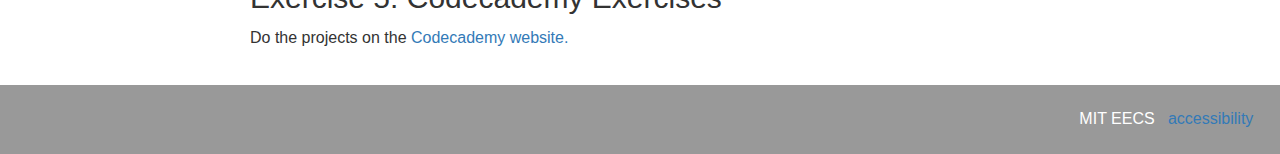
==== commit 6751f98c: "Done:" ====
--- a/index.html
+++ b/index.html
@@ -6,14 +6,11 @@
     <meta name="viewport" content="width=device-width, initial-scale=1.0" />
     <title>Lab 1: HTML and CSS</title>
 
-
-    <link rel="stylesheet" href="assets/css/styles.css">
-
-    
+    <link rel="stylesheet" href="assets/css/styles.css" />
+
     <link rel="icon" type="image/x-icon" href="assets/images/MITlogo.png" />
-    <link href="assets/images/DoggoPupper.PNG" class="img1">
-    <link href="assets/images/tableofcourses.PNG">
-
+    <link href="assets/images/DoggoPupper.PNG" class="img1" />
+    <link href="assets/images/tableofcourses.PNG" />
 </head>
 
 <body>
@@ -26,44 +23,34 @@
     <nav class="table_nav">
         <ul class="nav">
             <li class="navli"><a href="#lab1">Lab 1: HTML and CSS</a></li>
-        
 
             <li class=""><a href="#Overview">Overview</a></li>
-            
 
             <li class=""><a href="#Required">Required Resources</a></li>
-            
+
             <li class=""><a href="#Refrences">References</a></li>
-           
 
             <li class=""><a href="#Learning">Learning HTML</a></li>
-            
 
             <li class="">
                 <a href="#Exercise0">Exercise 0: Set up the barebones of Doggo's website</a>
             </li>
-           
 
             <li class="">
                 <a href="#Exercise1">Exercise 1: Set up the "About Me" section</a>
             </li>
-          
 
             <li class="">
                 <a href="#Exercise2">Exercise 2: Finish setting up the other sections yourself.</a>
             </li>
-            
 
             <li class=""><a href="#learning_css">Learning CSS</a></li>
-           
 
             <li class="">
                 <a href="#Exercise3">Exercise 3: Add and style a table of courses</a>
             </li>
-            
 
             <li><a href="#Exercise4">Exercise 4: Make it your own</a></li>
-           
 
             <li class="">
                 <a href="#Exercise5">Exercise 5: Codecademy Exercises</a>
@@ -91,7 +78,6 @@
                     to see a nicely documented solution to the exercises below.
                 </p>
 
-                
                 <p><b>Last Updated</b>: Sun, Jan 31 2015 at 10:30 P.M.</p>
                 <h2 id="Overview">Overview</h2>
                 <div data-outline="O1">
@@ -131,39 +117,42 @@
                             (It is a Google Presentation, and comments are allowed.)
                         </li>
                     </ul>
-                    <br>
+                    <br />
                 </div>
 
                 <h2 id="Learning">Learning HTML</h2>
-                <hr class="h" />
-
-                <p>At the end, your webpage should look like:</p>
-                <br>
-
-                <img src="assets/images/DoggoPupper.PNG"  class="imgdog" height="700px/">
-
-                
-                    <h2 id="Exercise0">
-                        Exercise 0: Set up the barebones of Doggo's website </h2>
-                    
-                        For this exercise, open up your text editor and follow along with
-                        what we do on the projector.
-                <div>
-                    <ul>
-                        <li> Learn about <a href="https://www.w3schools.com/tags/">HTML tags.</a>
+                <div>
+                    <hr class="h" />
+
+                    <div>At the end, your webpage should look like:</div>
+                    <br />
+
+                    <img src="assets/images/DoggoPupper.PNG" class="imgdog" height="700px/" />
+                </div>
+
+                <h2 id="Exercise0">
+                    Exercise 0: Set up the barebones of Doggo's website
+                </h2>
+
+                For this exercise, open up your text editor and follow along with what
+                we do on the projector.
+                <div>
+                    <ul>
+                        <li>
+                            Learn about
+                            <a href="https://www.w3schools.com/tags/">HTML tags.</a>
                         </li>
                         <li>Set up the header and body of your HTML file.</li>
                         <li>Link Bootstrap.</li>
                     </ul>
                 </div>
 
-               
-                    <h2 id="Exercise1">Exercise 1: Set up the "About Me" section</h2>
-                    
-                        For this exercise, open up your text editor and follow along with
-                        what we do on the projector.
-                    
-                    <div>
+                <h2 id="Exercise1">Exercise 1: Set up the "About Me" section</h2>
+
+                For this exercise, open up your text editor and follow along with what
+                we do on the projector.
+
+                <div>
                     <ul>
                         <li>Learn about divs and classes.</li>
                         <li>
@@ -183,7 +172,7 @@
                         <li>Add a list with your extracurriculars.</li>
                         <li>Add a form that people can use to contact you with.</li>
                     </ul>
-                    <br>
+                    <br />
                 </div>
 
                 <h2 id="learning_css">Learning CSS</h2>
@@ -210,20 +199,22 @@
                         <li>green colored text if the class is currently being taken</li>
                     </ul>
                 </div>
+
+
                 <div>
                     <strong style="color: #cc3333">Featured videos:</strong>
-                    &nbsp;&nbsp;&nbsp;
+                    &nbsp;&nbsp;
                     <a href="http://crowdy.juhokim.com/play/22/" target="_blank">
                         HTML Website Tables & Layouts Tutorial</a>
                 </div>
-               <br>
-                <div>
-                    <p>It should look something like this:</p>
+                <br />
+                <div>
+                    It should look something like this:
                 </div>
 
                 <img src="assets/images/tableofcourses.PNG" class="img2" width="600px" />
-                <br>
-                <br>
+                <br />
+                <br />
 
                 <div>
                     <h2 id="Exercise4">Exercise 4: Make it your own</h2>
--- a/assets/css/styles.css
+++ b/assets/css/styles.css
@@ -154,7 +154,7 @@
 }
 
 
-/* H2 */
+/* H1...*/
 .h2, h2 {
     font-size: 30px;
 }
@@ -192,15 +192,6 @@
     border: 0;
     border-top: 1px solid #eee;
 }
-
-img {
-    vertical-align: middle;
-}
-
-img {
-    border: 0;
-}
-
 
 
 
@@ -218,6 +209,8 @@
     padding: 20px 0px;
 }
 
+/* img */
+
 img {
     vertical-align: middle;
   }  
@@ -229,6 +222,17 @@
 .img2{
     width:"600px/";
 }
+
+
+img {
+    vertical-align: middle;
+}
+
+img {
+    border: 0;
+}
+
+
 
 @media only screen and (max-width:500px) {
     /* For mobile phones: */
